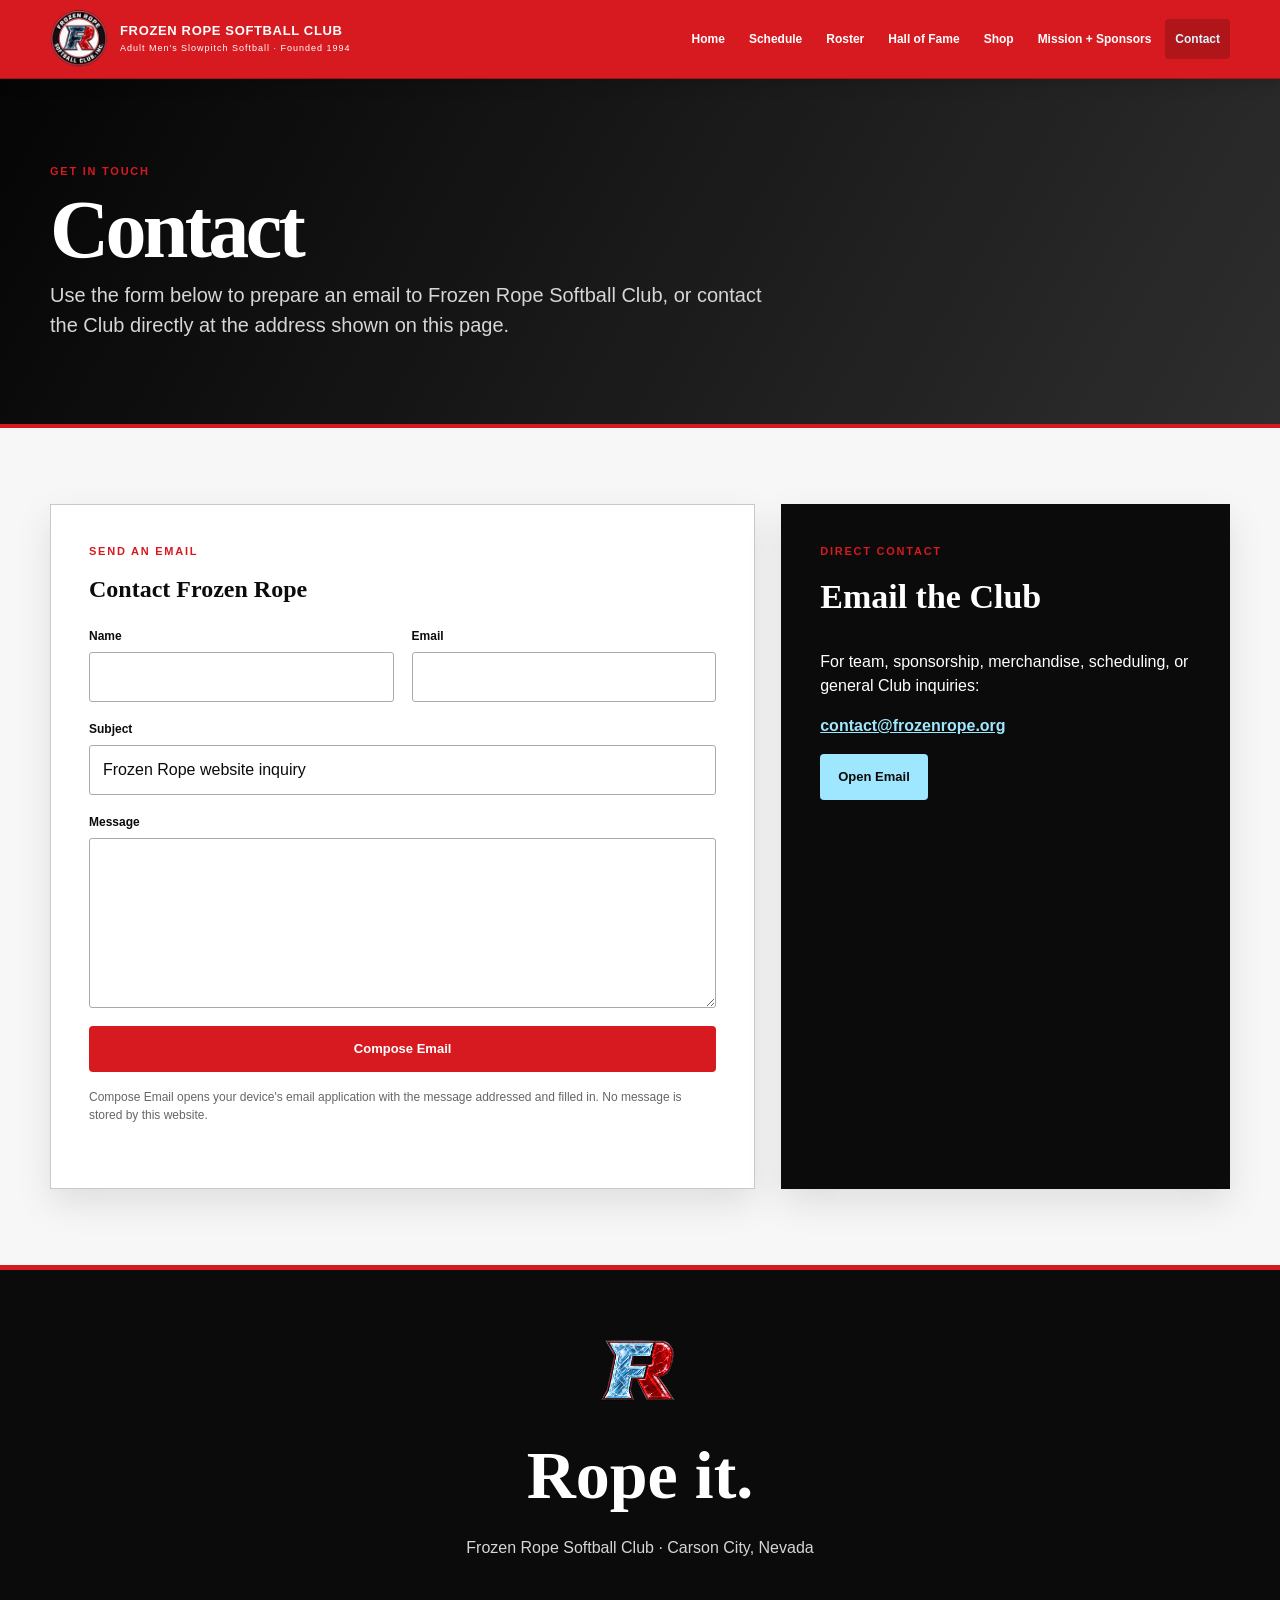
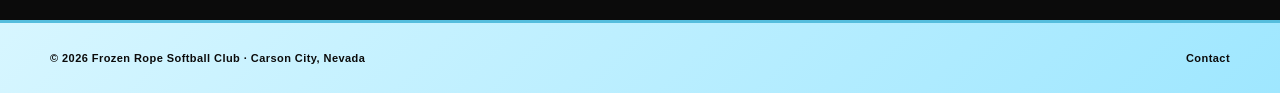
==== contact/index.html @ 91a14d7e "Add mobile home screen installation" ====
<!doctype html>
<html lang="en">
<head>
  <meta charset="utf-8" />
  <meta name="viewport" content="width=device-width, initial-scale=1" />
  <meta name="description" content="Contact the Frozen Rope Softball Club." />
  <meta name="theme-color" content="#d71920" />
  <title>Contact | Frozen Rope Softball Club</title>
  <link rel="icon" type="image/png" href="/frsci-logo-header.png" />
  <link rel="apple-touch-icon" sizes="180x180" href="/icons/apple-touch-icon.png?v=20260828a" />
  <link rel="manifest" href="/site.webmanifest?v=20260828a" />
  <meta name="apple-mobile-web-app-capable" content="yes" />
  <meta name="apple-mobile-web-app-status-bar-style" content="black" />
  <meta name="apple-mobile-web-app-title" content="Frozen Rope" />
  <link rel="stylesheet" href="/styles.css?v=20260828a" />
  <script src="/site.js?v=20260828a" defer></script>
</head>
<body>
  <header class="site-header">
    <div class="header-inner">
      <a class="brand" href="/" aria-label="Frozen Rope home"><span class="brand-mark"><img src="/frsci-logo-header.png" alt="" /></span><span class="brand-copy"><strong>FROZEN ROPE SOFTBALL CLUB</strong><small>Adult Men's Slowpitch Softball · Founded 1994</small></span></a>
      <button class="menu-toggle" type="button" aria-expanded="false" aria-controls="site-navigation">Menu</button>
      <nav class="site-nav" id="site-navigation" aria-label="Primary navigation"><a href="/">Home</a><a href="/schedule/">Schedule</a><a href="/roster/">Roster</a><a href="/hall-of-fame/">Hall of Fame</a><a href="/shop/">Shop</a><a href="/mission/">Mission + Sponsors</a><a href="/contact/" aria-current="page">Contact</a></nav>
    </div>
  </header>

  <main>
    <section class="page-hero"><div class="page-hero-inner"><p class="eyebrow">Get in Touch</p><h1>Contact</h1><p>Use the form below to prepare an email to Frozen Rope Softball Club, or contact the Club directly at the address shown on this page.</p></div></section>

    <section class="content-section">
      <div class="contact-grid">
        <form class="contact-form" data-contact-form aria-describedby="contact-form-note">
          <p class="eyebrow">Send an Email</p>
          <h2>Contact Frozen Rope</h2>
          <div class="form-grid">
            <div class="form-field"><label for="name">Name</label><input id="name" name="name" type="text" autocomplete="name" required /></div>
            <div class="form-field"><label for="email">Email</label><input id="email" name="email" type="email" autocomplete="email" required /></div>
            <div class="form-field full"><label for="subject">Subject</label><input id="subject" name="subject" type="text" value="Frozen Rope website inquiry" required /></div>
            <div class="form-field full"><label for="message">Message</label><textarea id="message" name="message" required></textarea></div>
            <div class="form-field full"><button class="button" type="submit">Compose Email</button></div>
          </div>
          <p class="form-note" id="contact-form-note">Compose Email opens your device's email application with the message addressed and filled in. No message is stored by this website.</p>
          <p class="form-status" data-contact-status role="status" aria-live="polite"></p>
        </form>

        <aside class="contact-card">
          <p class="eyebrow">Direct Contact</p>
          <h2>Email the Club</h2>
          <p>For team, sponsorship, merchandise, scheduling, or general Club inquiries:</p>
          <p><a href="mailto:contact@frozenrope.org">contact@frozenrope.org</a></p>
          <div class="button-row"><a class="button-secondary" href="mailto:contact@frozenrope.org">Open Email</a></div>
        </aside>
      </div>
    </section>

    <section class="site-cta"><img src="/frozenrope.logoalt.png" alt="Frozen Rope FR" loading="lazy" /><h2>Rope it.</h2><p>Frozen Rope Softball Club · Carson City, Nevada</p></section>
  </main>

  <footer class="site-footer"><div class="footer-inner"><span>© <span data-current-year>2026</span> Frozen Rope Softball Club · Carson City, Nevada</span><span class="footer-links"><a href="/contact/">Contact</a></span></div></footer>
</body>
</html>
---- styles.css ----
:root {
  --ice-black: #0b0b0b;
  --ice-red: #d71920;
  --ice-white: #f7fbff;
  --black: var(--ice-black);
  --red: var(--ice-red);
  --dark-red: #a90f15;
  --gray: #666;
  --dark-gray: #303030;
  --light-gray: #d6d6d6;
  --soft-gray: #ececec;
  --white: #fff;
  --off-white: #f7f7f7;
  --ice-blue: #9fe7ff;
  --ice-blue-light: #d7f6ff;
  --ice-blue-dark: #55bddd;
  --line: #c9c9c9;
  --shadow: 0 14px 34px rgba(0,0,0,.10);
  --content: 1180px;
}

* { box-sizing: border-box; }
html { scroll-behavior: smooth; }
body {
  margin: 0;
  min-height: 100vh;
  color: var(--black);
  background: var(--off-white);
  font-family: Arial, Helvetica, sans-serif;
  line-height: 1.5;
}
img { max-width: 100%; }
a { color: inherit; }
button, input, textarea { font: inherit; }
h1, h2, h3, p { margin-top: 0; }
h1, h2, h3 { font-family: Georgia, "Times New Roman", serif; }
:focus-visible { outline: 3px solid var(--ice-blue); outline-offset: 4px; }
.visually-hidden {
  position: absolute !important;
  width: 1px; height: 1px;
  padding: 0; margin: -1px;
  overflow: hidden; clip: rect(0,0,0,0);
  white-space: nowrap; border: 0;
}

/* Shared sticky header */
.site-header {
  position: sticky;
  top: 0;
  z-index: 1000;
  background: var(--ice-red);
  border-bottom: 1px solid var(--dark-red);
  box-shadow: 0 2px 16px rgba(0,0,0,.18);
}
.header-inner {
  width: min(var(--content), calc(100% - 36px));
  min-height: 78px;
  margin: 0 auto;
  display: flex;
  align-items: center;
  justify-content: space-between;
  gap: 24px;
}
.brand {
  display: flex;
  align-items: center;
  gap: 12px;
  min-width: 245px;
  color: var(--white);
  text-decoration: none;
}
.brand-mark {
  width: 58px;
  height: 58px;
  flex: 0 0 58px;
  display: grid;
  place-items: center;
}
.brand-mark img { width: 100%; height: 100%; object-fit: contain; display: block; }
.brand-copy strong, .brand-copy small { display: block; }
.brand-copy strong { font-size: 13px; letter-spacing: .05em; line-height: 1.2; }
.brand-copy small { margin-top: 3px; font-size: 9px; letter-spacing: .11em; }
.site-nav { display: flex; align-items: center; gap: 4px; }
.site-nav a {
  color: var(--white);
  padding: 11px 10px;
  border-radius: 4px;
  font-size: 12px;
  font-weight: 800;
  text-decoration: none;
  white-space: nowrap;
}
.site-nav a:hover, .site-nav a[aria-current="page"] { background: rgba(0,0,0,.18); color: var(--ice-blue-light); }
.menu-toggle {
  display: none;
  color: var(--white);
  background: transparent;
  border: 1px solid rgba(255,255,255,.55);
  border-radius: 4px;
  padding: 9px 12px;
  font-weight: 800;
  cursor: pointer;
}

/* Shared page framing */
.page-hero {
  color: var(--white);
  background: linear-gradient(120deg, rgba(0,0,0,.98), rgba(24,24,24,.9));
  border-bottom: 4px solid var(--red);
}
.page-hero-inner {
  width: min(var(--content), calc(100% - 48px));
  margin: 0 auto;
  padding: clamp(48px, 7vw, 84px) 0;
}
.page-hero h1 { margin: 0 0 12px; font-size: clamp(46px, 7vw, 82px); letter-spacing: -.045em; line-height: .95; }
.hero-title-ice-white { color: var(--ice-white); }
.page-hero p:last-child { max-width: 720px; margin-bottom: 0; color: var(--light-gray); font-size: clamp(16px, 2vw, 20px); }
.eyebrow {
  margin: 0 0 11px;
  color: var(--red);
  font-size: 11px;
  font-weight: 900;
  letter-spacing: .16em;
  text-transform: uppercase;
}
.content-section {
  width: min(var(--content), calc(100% - 48px));
  margin: 0 auto;
  padding: clamp(48px, 6vw, 76px) 0;
}
.section-heading {
  display: flex;
  align-items: end;
  justify-content: space-between;
  gap: 24px;
  margin-bottom: 30px;
}
.section-heading h2 { margin: 0; font-size: clamp(36px, 5vw, 58px); letter-spacing: -.04em; line-height: 1; }
.section-heading > p { margin-bottom: 0; color: var(--gray); }
.button-row { display: flex; flex-wrap: wrap; gap: 10px; }
.button, .button-secondary {
  display: inline-flex;
  align-items: center;
  justify-content: center;
  gap: 8px;
  min-height: 46px;
  padding: 12px 18px;
  border: 0;
  border-radius: 4px;
  text-decoration: none;
  font-size: 13px;
  font-weight: 900;
  cursor: pointer;
}
.button { color: var(--white); background: var(--red); }
.button:hover { background: var(--dark-red); }
.button-secondary { color: var(--black); background: var(--ice-blue); }
.button-secondary:hover { background: var(--ice-blue-dark); }

/* Home */
.home-hero {
  color: var(--white);
  background: linear-gradient(120deg, rgba(0,0,0,.98), rgba(23,23,23,.88));
  border-bottom: 4px solid var(--red);
}
.home-hero-inner {
  width: min(var(--content), calc(100% - 48px));
  margin: 0 auto;
  display: grid;
  grid-template-columns: minmax(0, 1fr) minmax(300px, .8fr) minmax(0, 1fr);
  grid-template-areas:
    "intro game ."
    "primary game companion"
    "actions game .";
  align-items: center;
  column-gap: clamp(24px, 3vw, 44px);
  row-gap: 22px;
  padding: clamp(50px, 7vw, 88px) 0;
}
.home-intro { display: contents; }
.home-intro-copy { grid-area: intro; align-self: end; max-width: 680px; }
.home-intro .intro { margin-bottom: 0; color: var(--light-gray); font-size: clamp(17px, 2vw, 22px); font-weight: 700; }
.hero-logo { grid-area: primary; justify-self: center; display: block; width: min(360px, 100%); margin: 0; }
.home-intro .button-row { grid-area: actions; align-self: start; }
.home-companion-logo { grid-area: companion; display: grid; place-items: center; }
.home-companion-logo img { display: block; width: min(360px, 100%); }
.next-game {
  grid-area: game;
  width: 100%;
  max-width: 380px;
  justify-self: center;
  padding: clamp(26px, 3vw, 38px);
  border: 2px solid var(--red);
  background: linear-gradient(145deg, rgba(255,255,255,.10), rgba(255,255,255,.03));
  box-shadow: 0 22px 45px rgba(0,0,0,.3);
}
.next-game .game-date { margin-bottom: 8px; color: var(--ice-blue); font-size: 12px; font-weight: 900; letter-spacing: .08em; }
.next-game h2 { margin-bottom: 10px; color: var(--white); font-size: clamp(29px, 4vw, 40px); }
.next-game p { color: var(--light-gray); }
.next-game a { color: var(--ice-blue); font-weight: 900; text-decoration: none; }
.news-grid { display: grid; grid-template-columns: 1.35fr 1fr 1fr; gap: 16px; }
.news-card { min-height: 235px; padding: 26px; background: var(--white); border: 1px solid var(--line); box-shadow: 0 6px 20px rgba(0,0,0,.04); }
.news-card.featured { color: var(--white); background: var(--red); border-color: var(--red); }
.news-date { color: var(--gray); font-size: 10px; font-weight: 900; letter-spacing: .12em; }
.featured .news-date { color: rgba(255,255,255,.8); }
.news-card h3 { margin-bottom: 14px; font-size: 27px; line-height: 1.05; }
.news-card p:last-child { margin-bottom: 0; color: var(--gray); }
.news-card.featured p:last-child { color: var(--white); }

/* Schedule */
.schedule-list { display: grid; grid-template-columns: repeat(2, minmax(0,1fr)); gap: 16px; }
.game-card {
  display: grid;
  grid-template-columns: 74px minmax(0,1fr) auto;
  gap: 17px;
  align-items: center;
  min-height: 116px;
  padding: 18px;
  background: var(--white);
  border: 1px solid var(--line);
  box-shadow: 0 5px 16px rgba(0,0,0,.04);
}
.game-card:hover { border-color: var(--red); transform: translateY(-1px); }
.game-card time {
  width: 68px; height: 68px;
  display: flex; flex-direction: column; align-items: center; justify-content: center;
  color: var(--white); background: var(--black); border: 2px solid var(--red); border-radius: 6px; line-height: 1;
}
.game-card time span { color: var(--red); font-size: 10px; font-weight: 900; }
.game-card time strong { margin: 4px 0; font-size: 27px; }
.game-card time small { color: var(--light-gray); font-size: 9px; font-weight: 900; }
.status { margin: 0; color: var(--red); font-size: 10px; font-weight: 900; letter-spacing: .1em; }
.game-card h3 { margin: 4px 0; font-size: 21px; }
.game-card div p:last-child { margin-bottom: 0; color: var(--gray); font-size: 12px; }
.game-time { margin: 0; font-size: 13px; font-weight: 900; white-space: nowrap; }
.bye-game { background: #f0f0f0; }

/* Roster */
.roster-page main { background: var(--ice-blue-light); }
.roster-wrap { padding: 1px; background: var(--ice-blue-light); }
.roster-grid { display: grid; grid-template-columns: repeat(4, minmax(0,1fr)); gap: 1px; }
.player { min-height: 145px; display: flex; align-items: center; gap: 14px; padding: 19px; background: var(--ice-blue-light); }
.player-number { width: 76px; height: 62px; flex: 0 0 76px; display: grid; place-items: center; }
.player-number img { max-width: 76px; max-height: 60px; object-fit: contain; }
.player-name { margin: 0 0 4px; font-size: 20px; }
.player p { margin: 0; color: var(--dark-gray); font-size: 12px; font-weight: 800; }

/* Hall of Fame */
.hof-intro { display: grid; grid-template-columns: 1.2fr .8fr; gap: 28px; align-items: start; }
.hof-copy { padding: 30px; background: var(--white); border-left: 5px solid var(--red); box-shadow: var(--shadow); }
.hof-copy h2 { font-size: clamp(34px, 5vw, 52px); }
.hof-copy p:last-child { margin-bottom: 0; }
.hof-badge { min-height: 100%; display: grid; place-items: center; padding: 32px; color: var(--white); background: var(--black); border: 2px solid var(--red); text-align: center; }
.hof-badge img { width: 115px; margin-bottom: 14px; }
.honors-grid { display: grid; grid-template-columns: repeat(3,minmax(0,1fr)); gap: 18px; }
.honoree { min-height: 210px; display: flex; align-items: center; gap: 20px; padding: 24px; color: var(--white); background: linear-gradient(135deg,#111,#242424); border: 1px solid #444; }
.honoree-number { width: 115px; height: 105px; flex: 0 0 115px; display: grid; place-items: center; }
.honoree-number img { width: 100%; height: 100%; object-fit: contain; }
.honoree h3 { margin-bottom: 7px; color: var(--ice-blue); font-size: 24px; }
.honor-meta { margin-bottom: 0; color: var(--ice-blue-light); font-size: 12px; font-weight: 700; }

/* Shop + sponsors */
.placeholder-grid, .sponsor-grid { display: grid; grid-template-columns: repeat(3,minmax(0,1fr)); gap: 18px; }
.product-card, .sponsor-card { overflow: hidden; background: var(--white); border: 1px solid var(--line); box-shadow: 0 7px 20px rgba(0,0,0,.05); }
.product-image { aspect-ratio: 4/3; display: grid; place-items: center; padding: 28px; color: var(--white); background: linear-gradient(145deg,#111,#333); border-bottom: 4px solid var(--red); text-align: center; }
.product-image img { width: 92px; }
.product-image .under-construction-image { width: min(360px, 100%); max-height: 220px; object-fit: contain; }
.product-card-body { padding: 22px; }
.product-card h3, .sponsor-card h3 { font-size: 24px; }
.product-card p { color: var(--gray); }
.coming-soon { display: inline-block; padding: 5px 8px; color: var(--white); background: var(--red); font-size: 9px; font-weight: 900; letter-spacing: .1em; text-transform: uppercase; }
.mission-card { padding: clamp(28px,5vw,52px); background: var(--white); border-left: 6px solid var(--red); box-shadow: var(--shadow); }
.mission-card h2 { font-size: clamp(36px,5vw,56px); }
.mission-placeholder { color: var(--gray); font-size: clamp(17px,2vw,21px); line-height: 1.7; }
.sponsor-logo-placeholder { aspect-ratio: 2/1; display: grid; place-items: center; padding: 25px; color: var(--dark-gray); background: linear-gradient(135deg,var(--ice-blue-light),var(--ice-blue)); border-bottom: 1px solid var(--line); font-size: 22px; font-weight: 900; letter-spacing: .08em; text-align: center; }
.sponsor-card-body { padding: 20px; }
.sponsor-card-body p { margin-bottom: 0; color: var(--gray); }

/* Contact */
.contact-grid { display: grid; grid-template-columns: minmax(0,1.1fr) minmax(280px,.7fr); gap: 26px; }
.contact-form, .contact-card { padding: clamp(24px,4vw,38px); background: var(--white); border: 1px solid var(--line); box-shadow: var(--shadow); }
.form-grid { display: grid; grid-template-columns: 1fr 1fr; gap: 18px; }
.form-field { display: flex; flex-direction: column; gap: 7px; }
.form-field.full { grid-column: 1 / -1; }
.form-field label { font-size: 12px; font-weight: 900; }
.form-field input, .form-field textarea { width: 100%; padding: 12px 13px; color: var(--black); background: var(--white); border: 1px solid #aaa; border-radius: 3px; }
.form-field textarea { min-height: 170px; resize: vertical; }
.form-note { margin: 16px 0 0; color: var(--gray); font-size: 12px; }
.form-status { min-height: 1.5em; margin: 8px 0 0; color: var(--dark-gray); font-size: 12px; font-weight: 700; }
.contact-card { color: var(--white); background: var(--black); border-color: var(--black); }
.contact-card h2 { font-size: 34px; }
.contact-card a { color: var(--ice-blue); font-weight: 900; word-break: break-word; }
.contact-card .button-secondary,
.contact-card .button-secondary:hover { color: var(--black); }

/* Shared CTA + footer */
.site-cta { padding: 60px 24px; text-align: center; color: var(--white); background: var(--black); border-top: 5px solid var(--red); }
.site-cta img { display: block; width: 82px; height: 82px; margin: 0 auto 12px; object-fit: contain; }
.site-cta h2 { margin-bottom: 10px; font-size: clamp(40px,6vw,68px); }
.site-cta p { margin: 0 auto; max-width: 600px; color: var(--light-gray); }
.site-cta a { color: var(--ice-blue); font-weight: 900; }
.site-footer { color: var(--black); background: linear-gradient(135deg,var(--ice-blue-light),var(--ice-blue)); border-top: 3px solid var(--ice-blue-dark); }
.footer-inner { width: min(var(--content), calc(100% - 48px)); min-height: 70px; margin: 0 auto; display: flex; align-items: center; justify-content: space-between; gap: 20px; font-size: 11px; font-weight: 800; letter-spacing: .04em; }
.footer-links { display: flex; flex-wrap: wrap; gap: 16px; }
.footer-links a { text-decoration: none; }
.footer-links a:hover { text-decoration: underline; }
.install-link {
  display: inline-flex;
  align-items: center;
  gap: 7px;
  padding: 0;
  color: var(--black);
  background: transparent;
  border: 0;
  font-size: 11px;
  font-weight: 900;
  letter-spacing: .04em;
  cursor: pointer;
}
.install-link:hover span { text-decoration: underline; }
.install-link img { width: 26px; height: 26px; border-radius: 6px; box-shadow: 0 2px 6px rgba(0,0,0,.18); }
.install-dialog {
  width: min(420px, calc(100% - 32px));
  max-width: none;
  padding: 0;
  color: var(--black);
  background: var(--white);
  border: 0;
  border-radius: 10px;
  box-shadow: 0 24px 70px rgba(0,0,0,.35);
}
.install-dialog::backdrop { background: rgba(0,0,0,.72); backdrop-filter: blur(3px); }
.install-dialog-card { position: relative; padding: 30px; }
.install-dialog-icon { display: block; width: 76px; height: 76px; margin: 0 0 18px; border-radius: 17px; box-shadow: 0 8px 20px rgba(0,0,0,.22); }
.install-dialog h2 { margin-bottom: 18px; font-size: 30px; line-height: 1.05; }
.install-dialog-close {
  position: absolute;
  top: 14px;
  right: 14px;
  width: 36px;
  height: 36px;
  display: grid;
  place-items: center;
  padding: 0;
  color: var(--dark-gray);
  background: var(--soft-gray);
  border: 0;
  border-radius: 50%;
  font-size: 24px;
  line-height: 1;
  cursor: pointer;
}
.install-steps { margin: 0 0 18px; padding-left: 22px; }
.install-steps li { margin-bottom: 10px; padding-left: 4px; }
.install-dialog-note { margin-bottom: 20px; color: var(--gray); font-size: 12px; }

@media (max-width: 1040px) {
  .header-inner { width: min(var(--content), calc(100% - 28px)); }
  .brand-copy { display: none; }
  .brand { min-width: auto; }
  .news-grid { grid-template-columns: 1fr 1fr; }
  .news-card.featured { grid-column: 1 / -1; }
  .roster-grid { grid-template-columns: repeat(3,minmax(0,1fr)); }
  .honors-grid, .placeholder-grid, .sponsor-grid { grid-template-columns: repeat(2,minmax(0,1fr)); }
}

@media (max-width: 820px) {
  .header-inner { min-height: 70px; flex-wrap: wrap; padding: 7px 0; }
  .brand-mark { width: 52px; height: 52px; flex-basis: 52px; }
  .menu-toggle { display: inline-flex; }
  .site-nav { display: none; flex: 0 0 100%; width: 100%; padding: 6px 0 8px; border-top: 1px solid rgba(255,255,255,.25); }
  .site-nav.is-open { display: grid; grid-template-columns: repeat(2,minmax(0,1fr)); }
  .site-nav a { text-align: center; }
  .home-hero-inner {
    grid-template-columns: 1fr;
    grid-template-areas: "intro" "primary" "actions" "game" "companion";
    row-gap: 24px;
  }
  .hof-intro, .contact-grid { grid-template-columns: 1fr; }
  .schedule-list { grid-template-columns: 1fr; }
  .roster-grid { grid-template-columns: repeat(2,minmax(0,1fr)); }
  .honors-grid, .placeholder-grid, .sponsor-grid { grid-template-columns: 1fr 1fr; }
}

@media (max-width: 600px) {
  .page-hero-inner, .home-hero-inner, .content-section, .footer-inner { width: min(100% - 32px, var(--content)); }
  .section-heading { align-items: start; flex-direction: column; gap: 10px; }
  .news-grid, .honors-grid, .placeholder-grid, .sponsor-grid, .form-grid { grid-template-columns: 1fr; }
  .news-card.featured, .form-field.full { grid-column: auto; }
  .roster-grid { grid-template-columns: 1fr; }
  .player { min-height: 115px; }
  .game-card { grid-template-columns: 64px minmax(0,1fr); gap: 13px; padding: 14px; }
  .game-card time { width: 60px; height: 60px; }
  .game-time { grid-column: 2; }
  .honoree { min-height: 165px; padding: 18px; }
  .honoree-number { width: 92px; height: 84px; flex-basis: 92px; }
  .footer-inner { min-height: 100px; flex-direction: column; justify-content: center; text-align: center; }
  .footer-links { justify-content: center; }
}

@media (prefers-reduced-motion: reduce) {
  html { scroll-behavior: auto; }
  *, *::before, *::after { transition-duration: .01ms !important; animation-duration: .01ms !important; animation-iteration-count: 1 !important; }
}
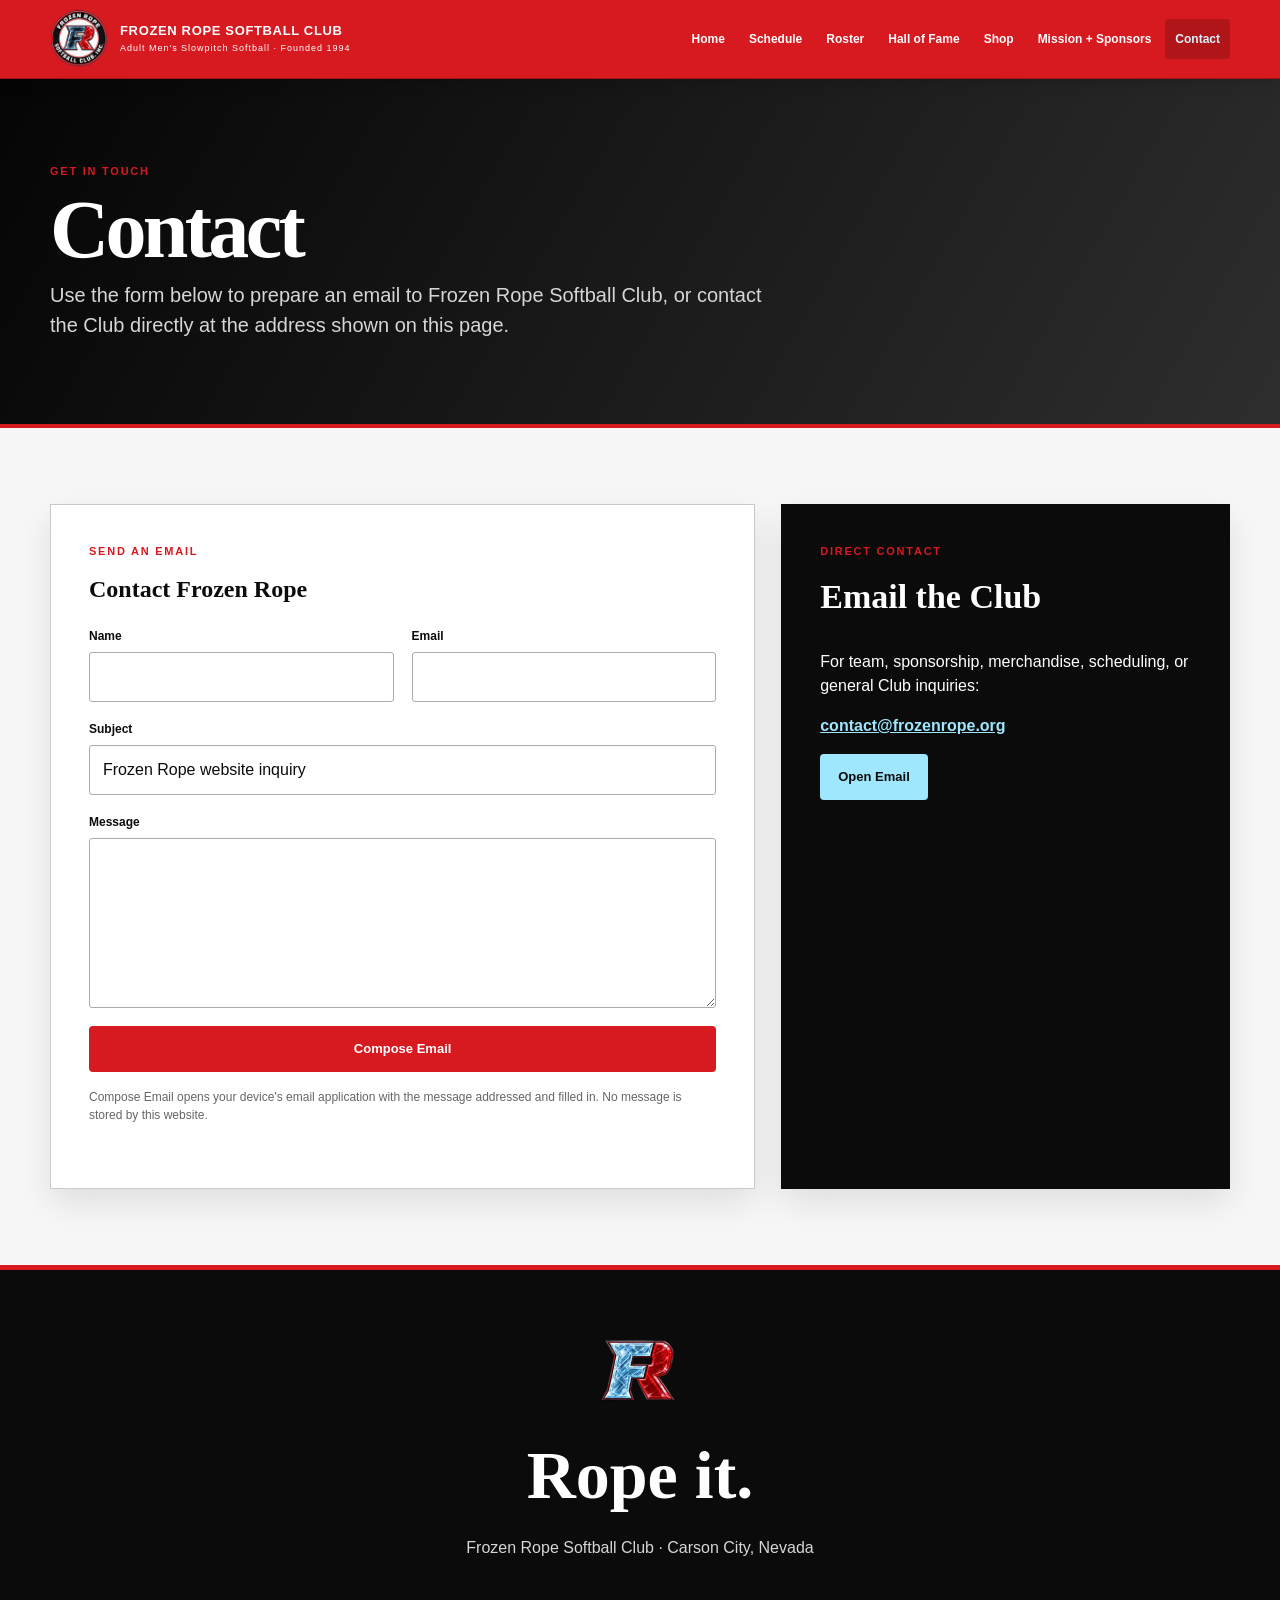
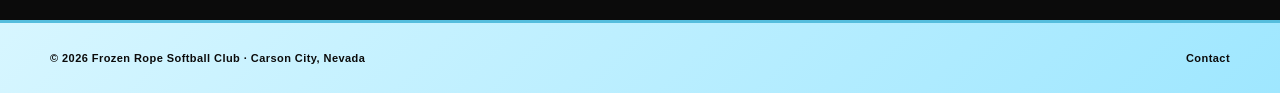
==== commit e0a661b0: "Optimize site assets and improve SEO accessibility" ====
--- a/contact/index.html
+++ b/contact/index.html
@@ -6,25 +6,43 @@
   <meta name="description" content="Contact the Frozen Rope Softball Club." />
   <meta name="theme-color" content="#d71920" />
   <title>Contact | Frozen Rope Softball Club</title>
+  <link rel="canonical" href="https://frozenrope.org/contact/" />
+  <link rel="sitemap" type="application/xml" href="/sitemap.xml" />
+  <meta property="og:title" content="Contact | Frozen Rope Softball Club" />
+  <meta property="og:description" content="Contact the Frozen Rope Softball Club." />
+  <meta property="og:type" content="website" />
+  <meta property="og:site_name" content="Frozen Rope Softball Club" />
+  <meta property="og:locale" content="en_US" />
+  <meta property="og:url" content="https://frozenrope.org/contact/" />
+  <meta property="og:image" content="https://frozenrope.org/assets/web/frozen-rope-social.jpg" />
+  <meta property="og:image:width" content="1200" />
+  <meta property="og:image:height" content="630" />
+  <meta property="og:image:alt" content="Frozen Rope Softball Club" />
+  <meta name="twitter:card" content="summary_large_image" />
+  <meta name="twitter:title" content="Contact | Frozen Rope Softball Club" />
+  <meta name="twitter:description" content="Contact the Frozen Rope Softball Club." />
+  <meta name="twitter:image" content="https://frozenrope.org/assets/web/frozen-rope-social.jpg" />
+  <meta name="twitter:image:alt" content="Frozen Rope Softball Club" />
   <link rel="icon" type="image/png" href="/frsci-logo-header.png" />
   <link rel="apple-touch-icon" sizes="180x180" href="/icons/apple-touch-icon.png?v=20260828a" />
   <link rel="manifest" href="/site.webmanifest?v=20260828a" />
   <meta name="apple-mobile-web-app-capable" content="yes" />
   <meta name="apple-mobile-web-app-status-bar-style" content="black" />
   <meta name="apple-mobile-web-app-title" content="Frozen Rope" />
-  <link rel="stylesheet" href="/styles.css?v=20260828a" />
-  <script src="/site.js?v=20260828a" defer></script>
+  <link rel="stylesheet" href="/styles.css?v=20260828b" />
+  <script src="/site.js?v=20260828b" defer></script>
 </head>
 <body>
+  <a class="skip-link" href="#main-content">Skip to main content</a>
   <header class="site-header">
     <div class="header-inner">
-      <a class="brand" href="/" aria-label="Frozen Rope home"><span class="brand-mark"><img src="/frsci-logo-header.png" alt="" /></span><span class="brand-copy"><strong>FROZEN ROPE SOFTBALL CLUB</strong><small>Adult Men's Slowpitch Softball · Founded 1994</small></span></a>
+      <a class="brand" href="/" aria-label="Frozen Rope home"><span class="brand-mark"><img src="/frsci-logo-header.png" alt="" width="128" height="128" /></span><span class="brand-copy"><strong>FROZEN ROPE SOFTBALL CLUB</strong><small>Adult Men's Slowpitch Softball · Founded 1994</small></span></a>
       <button class="menu-toggle" type="button" aria-expanded="false" aria-controls="site-navigation">Menu</button>
       <nav class="site-nav" id="site-navigation" aria-label="Primary navigation"><a href="/">Home</a><a href="/schedule/">Schedule</a><a href="/roster/">Roster</a><a href="/hall-of-fame/">Hall of Fame</a><a href="/shop/">Shop</a><a href="/mission/">Mission + Sponsors</a><a href="/contact/" aria-current="page">Contact</a></nav>
     </div>
   </header>
 
-  <main>
+  <main id="main-content">
     <section class="page-hero"><div class="page-hero-inner"><p class="eyebrow">Get in Touch</p><h1>Contact</h1><p>Use the form below to prepare an email to Frozen Rope Softball Club, or contact the Club directly at the address shown on this page.</p></div></section>
 
     <section class="content-section">
@@ -53,7 +71,7 @@
       </div>
     </section>
 
-    <section class="site-cta"><img src="/frozenrope.logoalt.png" alt="Frozen Rope FR" loading="lazy" /><h2>Rope it.</h2><p>Frozen Rope Softball Club · Carson City, Nevada</p></section>
+    <section class="site-cta"><img src="/assets/web/fr-mark.webp" alt="" width="164" height="164" loading="lazy" /><h2>Rope it.</h2><p>Frozen Rope Softball Club · Carson City, Nevada</p></section>
   </main>
 
   <footer class="site-footer"><div class="footer-inner"><span>© <span data-current-year>2026</span> Frozen Rope Softball Club · Carson City, Nevada</span><span class="footer-links"><a href="/contact/">Contact</a></span></div></footer>
--- a/styles.css
+++ b/styles.css
@@ -35,6 +35,21 @@
 h1, h2, h3, p { margin-top: 0; }
 h1, h2, h3 { font-family: Georgia, "Times New Roman", serif; }
 :focus-visible { outline: 3px solid var(--ice-blue); outline-offset: 4px; }
+.skip-link {
+  position: fixed;
+  top: 12px;
+  left: 12px;
+  z-index: 2000;
+  padding: 11px 16px;
+  color: var(--black);
+  background: var(--ice-blue);
+  border: 2px solid var(--black);
+  border-radius: 4px;
+  font-weight: 900;
+  text-decoration: none;
+  transform: translateY(-150%);
+}
+.skip-link:focus { transform: translateY(0); }
 .visually-hidden {
   position: absolute !important;
   width: 1px; height: 1px;
@@ -183,8 +198,16 @@
 .home-intro .intro { margin-bottom: 0; color: var(--light-gray); font-size: clamp(17px, 2vw, 22px); font-weight: 700; }
 .hero-logo { grid-area: primary; justify-self: center; display: block; width: min(360px, 100%); margin: 0; }
 .home-intro .button-row { grid-area: actions; align-self: start; }
-.home-companion-logo { grid-area: companion; display: grid; place-items: center; }
-.home-companion-logo img { display: block; width: min(360px, 100%); }
+.home-companion-logo { display: none; }
+@media (min-width: 821px) {
+  .home-companion-logo {
+    grid-area: companion;
+    display: block;
+    width: min(360px, 100%);
+    aspect-ratio: 719 / 310;
+    background: url('/assets/web/frozenrope-companion.webp') center / contain no-repeat;
+  }
+}
 .next-game {
   grid-area: game;
   width: 100%;
@@ -241,8 +264,8 @@
 .roster-wrap { padding: 1px; background: var(--ice-blue-light); }
 .roster-grid { display: grid; grid-template-columns: repeat(4, minmax(0,1fr)); gap: 1px; }
 .player { min-height: 145px; display: flex; align-items: center; gap: 14px; padding: 19px; background: var(--ice-blue-light); }
-.player-number { width: 76px; height: 62px; flex: 0 0 76px; display: grid; place-items: center; }
-.player-number img { max-width: 76px; max-height: 60px; object-fit: contain; }
+.player-number { width: 84px; height: 60px; flex: 0 0 84px; display: grid; place-items: center; }
+.player-number img { width: 84px; height: 60px; object-fit: contain; }
 .player-name { margin: 0 0 4px; font-size: 20px; }
 .player p { margin: 0; color: var(--dark-gray); font-size: 12px; font-weight: 800; }
 
@@ -355,6 +378,14 @@
 .install-steps li { margin-bottom: 10px; padding-left: 4px; }
 .install-dialog-note { margin-bottom: 20px; color: var(--gray); font-size: 12px; }
 
+/* Custom 404 */
+.error-page { min-height: calc(100vh - 151px); display: grid; place-items: center; }
+.error-card { width: min(760px, calc(100% - 48px)); padding: clamp(40px, 7vw, 76px); color: var(--white); background: linear-gradient(135deg,#0b0b0b,#242424); border: 2px solid var(--red); box-shadow: var(--shadow); text-align: center; }
+.error-code { margin-bottom: 6px; color: var(--ice-blue); font-size: clamp(70px, 15vw, 150px); font-weight: 900; letter-spacing: -.06em; line-height: .9; }
+.error-card h1 { margin-bottom: 14px; font-size: clamp(38px, 7vw, 68px); }
+.error-card p { max-width: 560px; margin-right: auto; margin-left: auto; color: var(--light-gray); }
+.error-card .button-row { justify-content: center; }
+
 @media (max-width: 1040px) {
   .header-inner { width: min(var(--content), calc(100% - 28px)); }
   .brand-copy { display: none; }
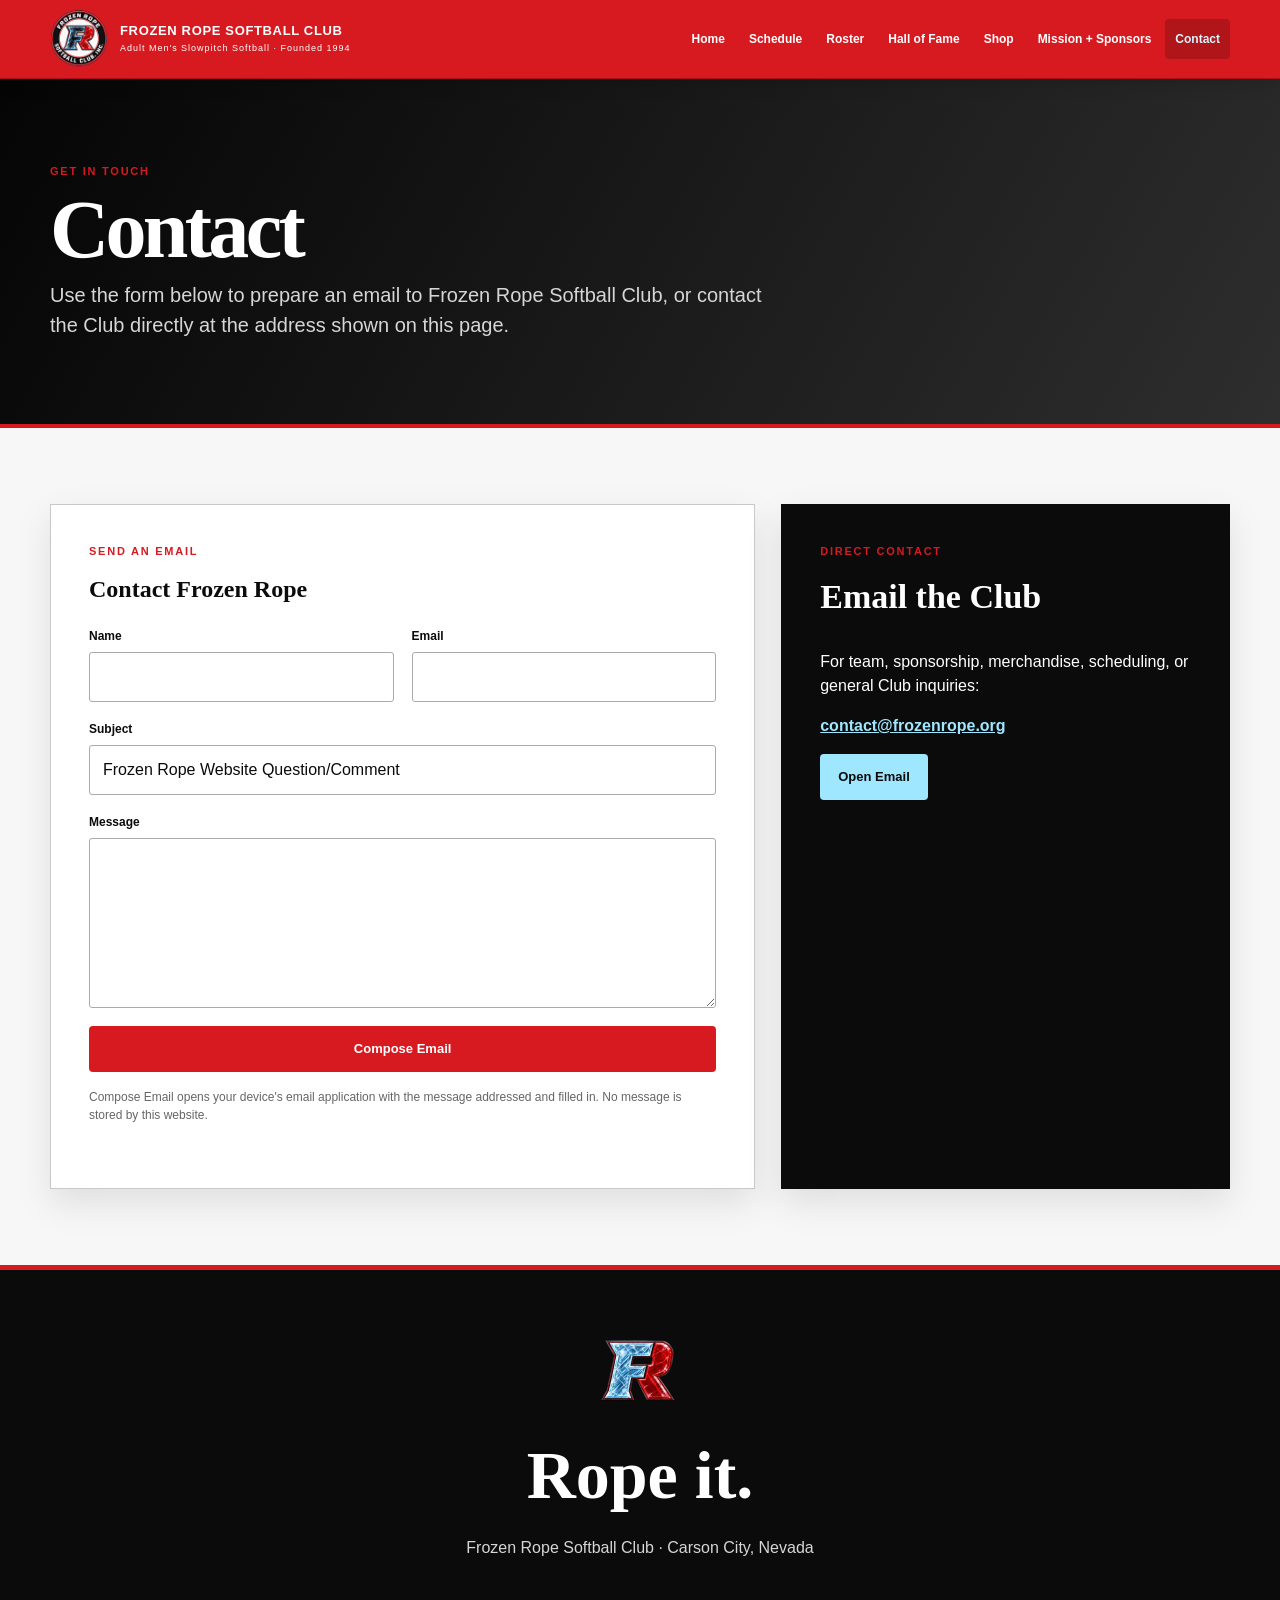
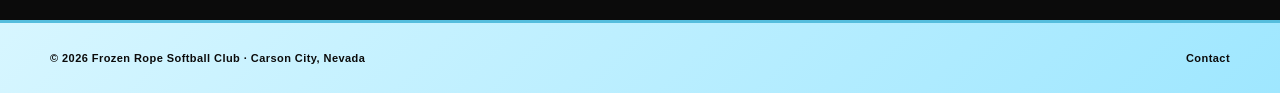
==== commit ed9861dd: "Update subject input value in contact form" ====
--- a/contact/index.html
+++ b/contact/index.html
@@ -14,14 +14,14 @@
   <meta property="og:site_name" content="Frozen Rope Softball Club" />
   <meta property="og:locale" content="en_US" />
   <meta property="og:url" content="https://frozenrope.org/contact/" />
-  <meta property="og:image" content="https://frozenrope.org/assets/web/frozen-rope-social.jpg" />
+  <meta property="og:image" content="https://frozenrope.org/assets/web/frozen-rope-social.jpg?v=20260828b" />
   <meta property="og:image:width" content="1200" />
   <meta property="og:image:height" content="630" />
   <meta property="og:image:alt" content="Frozen Rope Softball Club" />
   <meta name="twitter:card" content="summary_large_image" />
   <meta name="twitter:title" content="Contact | Frozen Rope Softball Club" />
   <meta name="twitter:description" content="Contact the Frozen Rope Softball Club." />
-  <meta name="twitter:image" content="https://frozenrope.org/assets/web/frozen-rope-social.jpg" />
+  <meta name="twitter:image" content="https://frozenrope.org/assets/web/frozen-rope-social.jpg?v=20260828b" />
   <meta name="twitter:image:alt" content="Frozen Rope Softball Club" />
   <link rel="icon" type="image/png" href="/frsci-logo-header.png" />
   <link rel="apple-touch-icon" sizes="180x180" href="/icons/apple-touch-icon.png?v=20260828a" />
@@ -29,7 +29,7 @@
   <meta name="apple-mobile-web-app-capable" content="yes" />
   <meta name="apple-mobile-web-app-status-bar-style" content="black" />
   <meta name="apple-mobile-web-app-title" content="Frozen Rope" />
-  <link rel="stylesheet" href="/styles.css?v=20260828b" />
+  <link rel="stylesheet" href="/styles.css?v=20260828c" />
   <script src="/site.js?v=20260828b" defer></script>
 </head>
 <body>
@@ -53,7 +53,7 @@
           <div class="form-grid">
             <div class="form-field"><label for="name">Name</label><input id="name" name="name" type="text" autocomplete="name" required /></div>
             <div class="form-field"><label for="email">Email</label><input id="email" name="email" type="email" autocomplete="email" required /></div>
-            <div class="form-field full"><label for="subject">Subject</label><input id="subject" name="subject" type="text" value="Frozen Rope website inquiry" required /></div>
+            <div class="form-field full"><label for="subject">Subject</label><input id="subject" name="subject" type="text" value="Frozen Rope Website Question/Comment" required /></div>
             <div class="form-field full"><label for="message">Message</label><textarea id="message" name="message" required></textarea></div>
             <div class="form-field full"><button class="button" type="submit">Compose Email</button></div>
           </div>
--- a/styles.css
+++ b/styles.css
@@ -29,7 +29,7 @@
   font-family: Arial, Helvetica, sans-serif;
   line-height: 1.5;
 }
-img { max-width: 100%; }
+img { max-width: 100%; height: auto; }
 a { color: inherit; }
 button, input, textarea { font: inherit; }
 h1, h2, h3, p { margin-top: 0; }
@@ -183,11 +183,11 @@
   width: min(var(--content), calc(100% - 48px));
   margin: 0 auto;
   display: grid;
-  grid-template-columns: minmax(0, 1fr) minmax(300px, .8fr) minmax(0, 1fr);
+  grid-template-columns: minmax(0, 1fr) minmax(300px, .8fr);
   grid-template-areas:
-    "intro game ."
-    "primary game companion"
-    "actions game .";
+    "intro game"
+    "primary game"
+    "actions game";
   align-items: center;
   column-gap: clamp(24px, 3vw, 44px);
   row-gap: 22px;
@@ -196,18 +196,8 @@
 .home-intro { display: contents; }
 .home-intro-copy { grid-area: intro; align-self: end; max-width: 680px; }
 .home-intro .intro { margin-bottom: 0; color: var(--light-gray); font-size: clamp(17px, 2vw, 22px); font-weight: 700; }
-.hero-logo { grid-area: primary; justify-self: center; display: block; width: min(360px, 100%); margin: 0; }
+.hero-logo { grid-area: primary; justify-self: start; display: block; width: min(500px, 100%); height: auto; margin: 0; }
 .home-intro .button-row { grid-area: actions; align-self: start; }
-.home-companion-logo { display: none; }
-@media (min-width: 821px) {
-  .home-companion-logo {
-    grid-area: companion;
-    display: block;
-    width: min(360px, 100%);
-    aspect-ratio: 719 / 310;
-    background: url('/assets/web/frozenrope-companion.webp') center / contain no-repeat;
-  }
-}
 .next-game {
   grid-area: game;
   width: 100%;
@@ -405,7 +395,7 @@
   .site-nav a { text-align: center; }
   .home-hero-inner {
     grid-template-columns: 1fr;
-    grid-template-areas: "intro" "primary" "actions" "game" "companion";
+    grid-template-areas: "intro" "primary" "actions" "game";
     row-gap: 24px;
   }
   .hof-intro, .contact-grid { grid-template-columns: 1fr; }
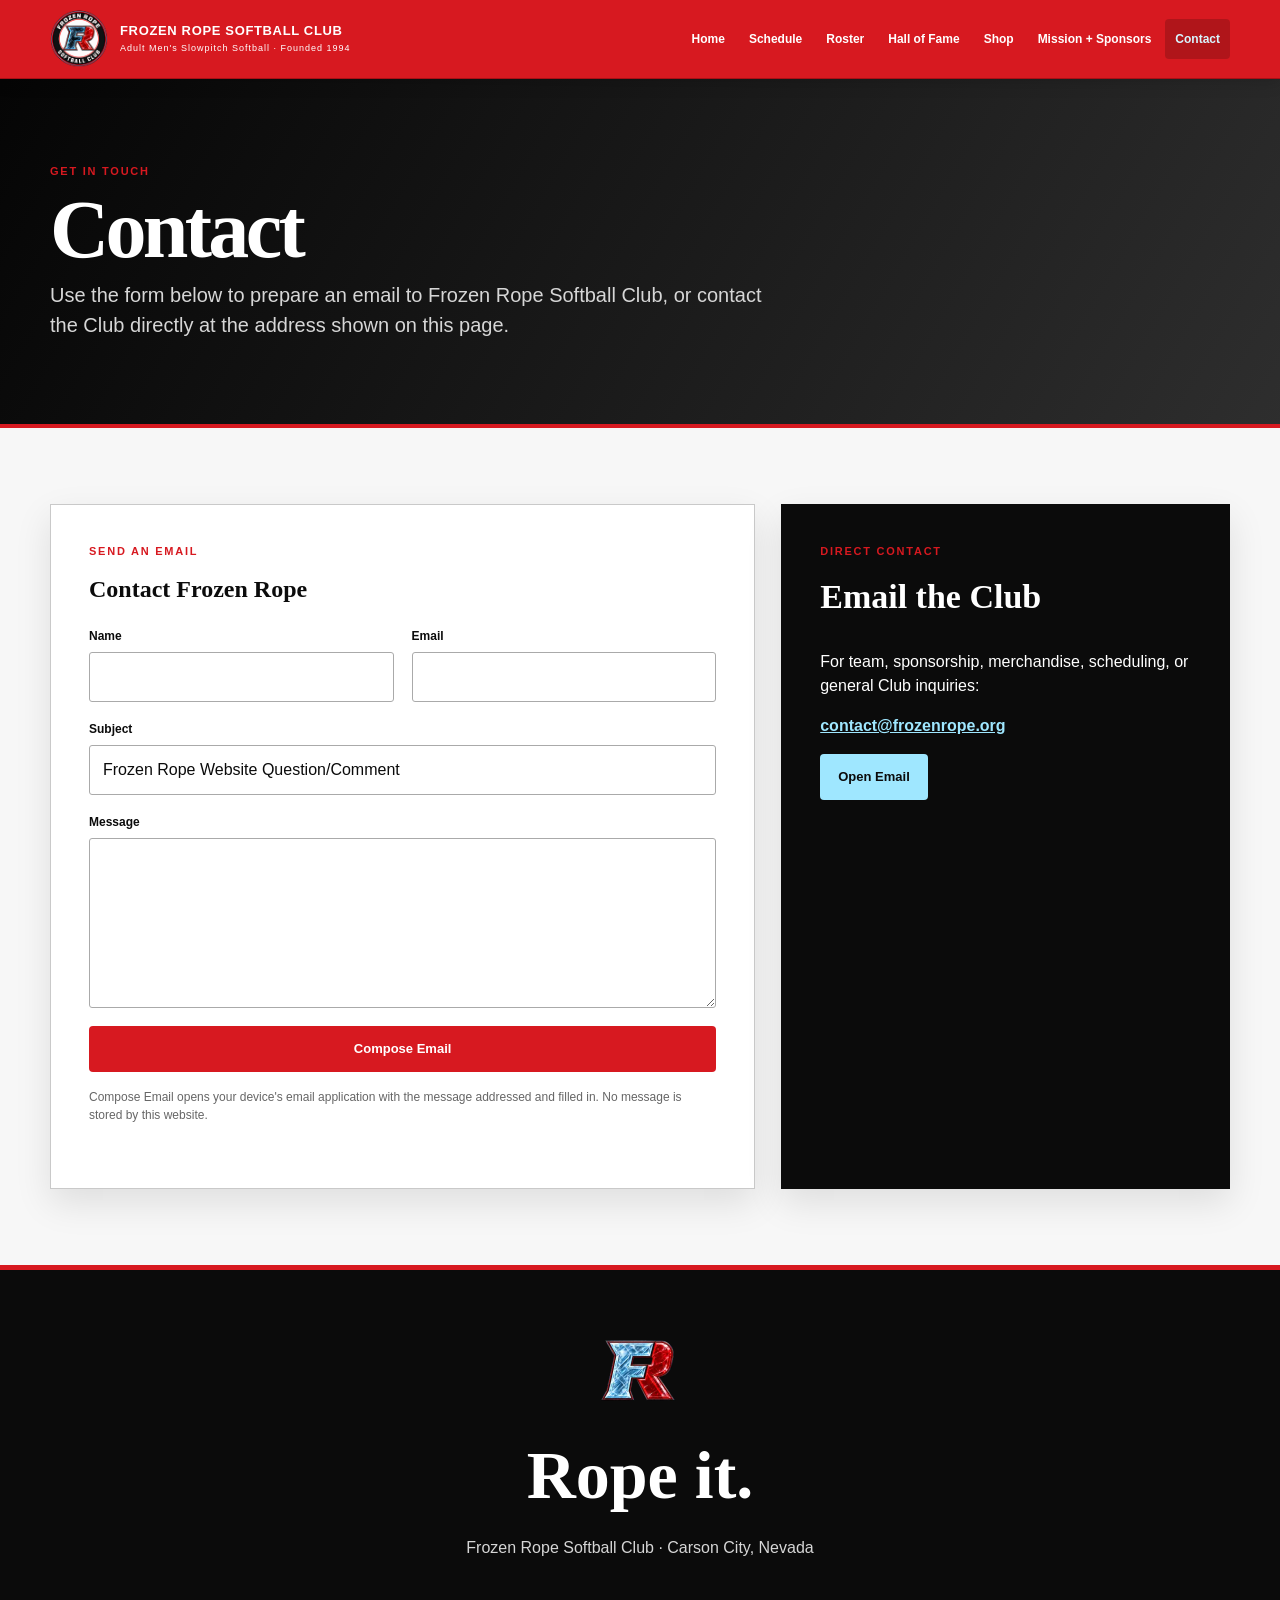
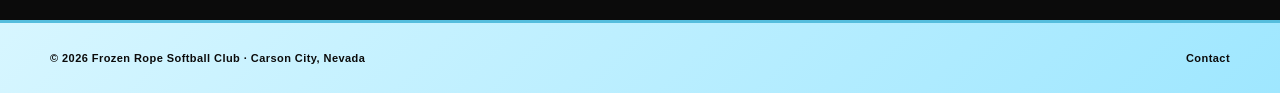
==== commit a0653674: "Update home screen shortcut icons" ====
--- a/contact/index.html
+++ b/contact/index.html
@@ -24,13 +24,13 @@
   <meta name="twitter:image" content="https://frozenrope.org/assets/web/frozen-rope-social.jpg?v=20260828b" />
   <meta name="twitter:image:alt" content="Frozen Rope Softball Club" />
   <link rel="icon" type="image/png" href="/frsci-logo-header.png" />
-  <link rel="apple-touch-icon" sizes="180x180" href="/icons/apple-touch-icon.png?v=20260828a" />
-  <link rel="manifest" href="/site.webmanifest?v=20260828a" />
+  <link rel="apple-touch-icon" sizes="180x180" href="/icons/apple-touch-icon.png?v=20260901a" />
+  <link rel="manifest" href="/site.webmanifest?v=20260901a" />
   <meta name="apple-mobile-web-app-capable" content="yes" />
   <meta name="apple-mobile-web-app-status-bar-style" content="black" />
   <meta name="apple-mobile-web-app-title" content="Frozen Rope" />
   <link rel="stylesheet" href="/styles.css?v=20260828c" />
-  <script src="/site.js?v=20260828b" defer></script>
+  <script src="/site.js?v=20260901a" defer></script>
 </head>
 <body>
   <a class="skip-link" href="#main-content">Skip to main content</a>
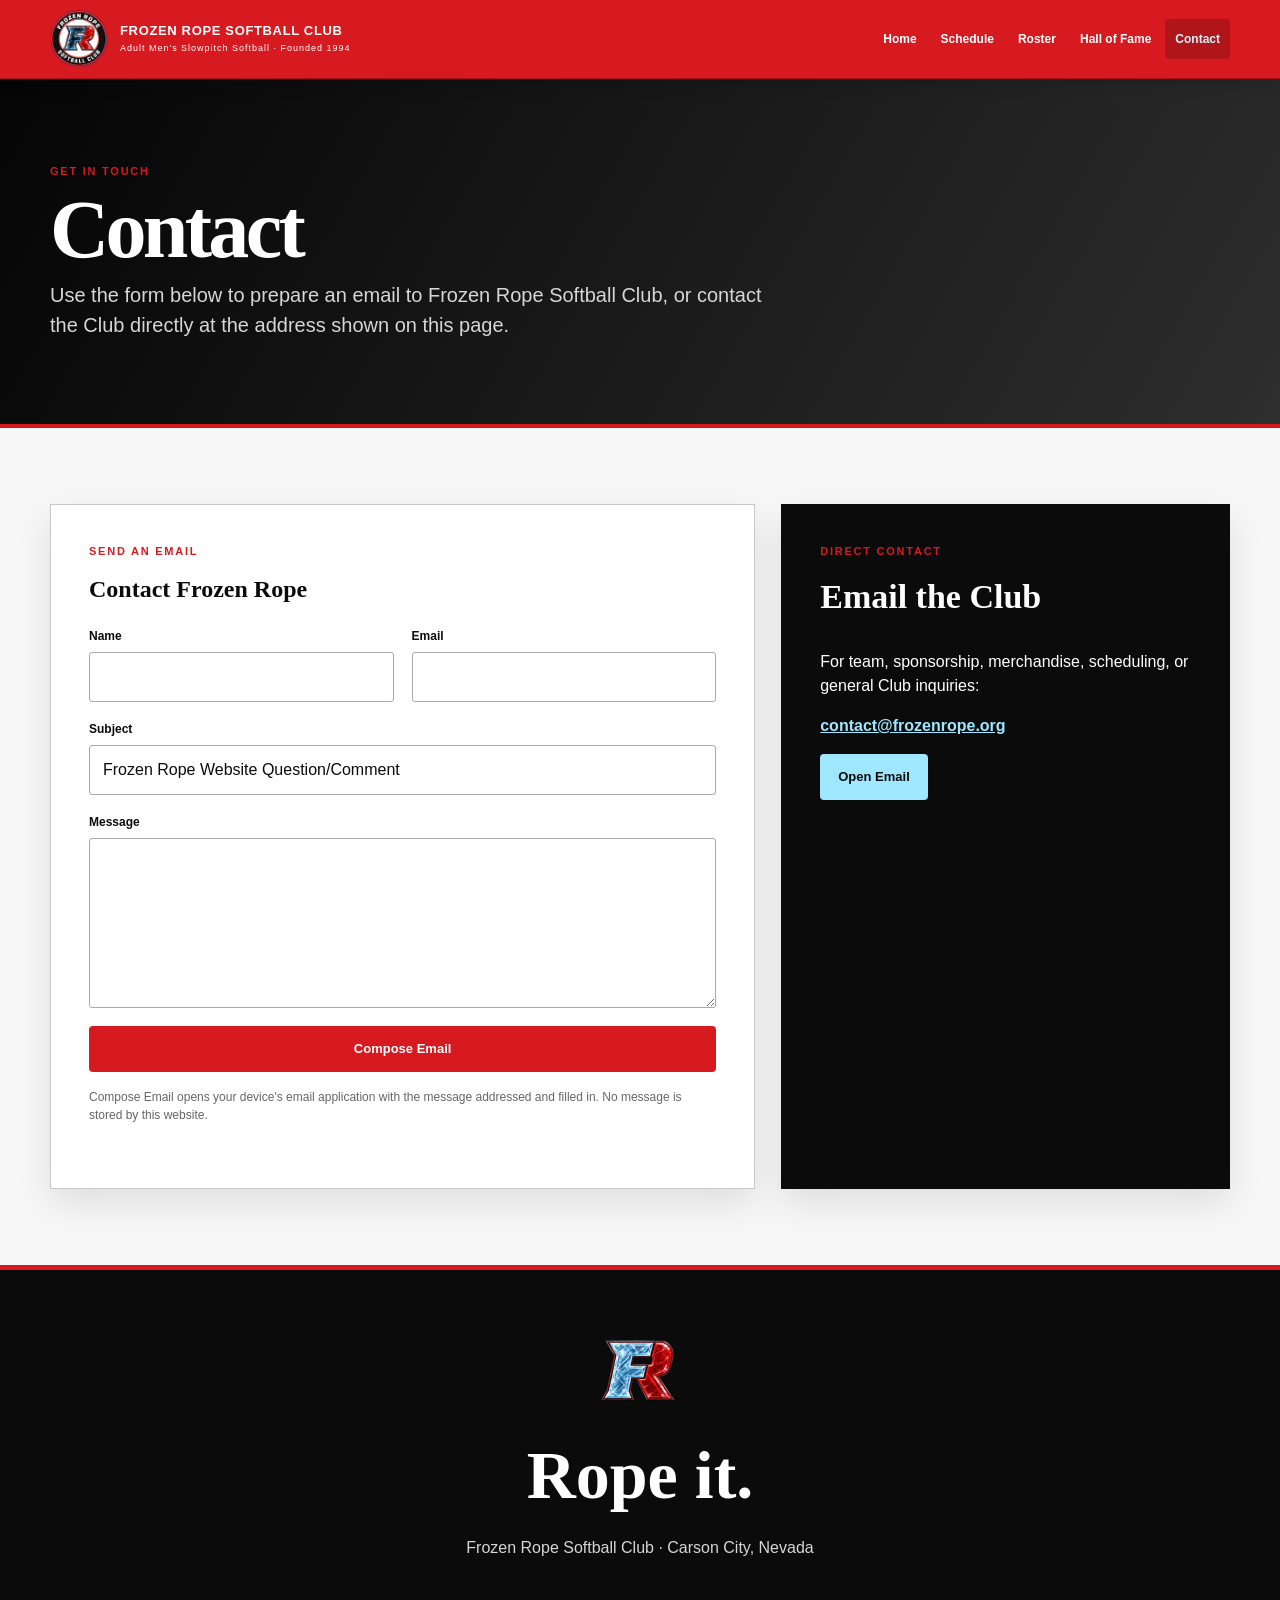
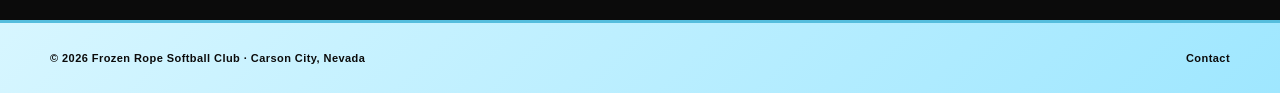
==== commit 39c58f73: "Temporarily disable Shop and Mission pages" ====
--- a/contact/index.html
+++ b/contact/index.html
@@ -38,7 +38,7 @@
     <div class="header-inner">
       <a class="brand" href="/" aria-label="Frozen Rope home"><span class="brand-mark"><img src="/frsci-logo-header.png" alt="" width="128" height="128" /></span><span class="brand-copy"><strong>FROZEN ROPE SOFTBALL CLUB</strong><small>Adult Men's Slowpitch Softball · Founded 1994</small></span></a>
       <button class="menu-toggle" type="button" aria-expanded="false" aria-controls="site-navigation">Menu</button>
-      <nav class="site-nav" id="site-navigation" aria-label="Primary navigation"><a href="/">Home</a><a href="/schedule/">Schedule</a><a href="/roster/">Roster</a><a href="/hall-of-fame/">Hall of Fame</a><a href="/shop/">Shop</a><a href="/mission/">Mission + Sponsors</a><a href="/contact/" aria-current="page">Contact</a></nav>
+      <nav class="site-nav" id="site-navigation" aria-label="Primary navigation"><a href="/">Home</a><a href="/schedule/">Schedule</a><a href="/roster/">Roster</a><a href="/hall-of-fame/">Hall of Fame</a><a href="/contact/" aria-current="page">Contact</a></nav>
     </div>
   </header>
 
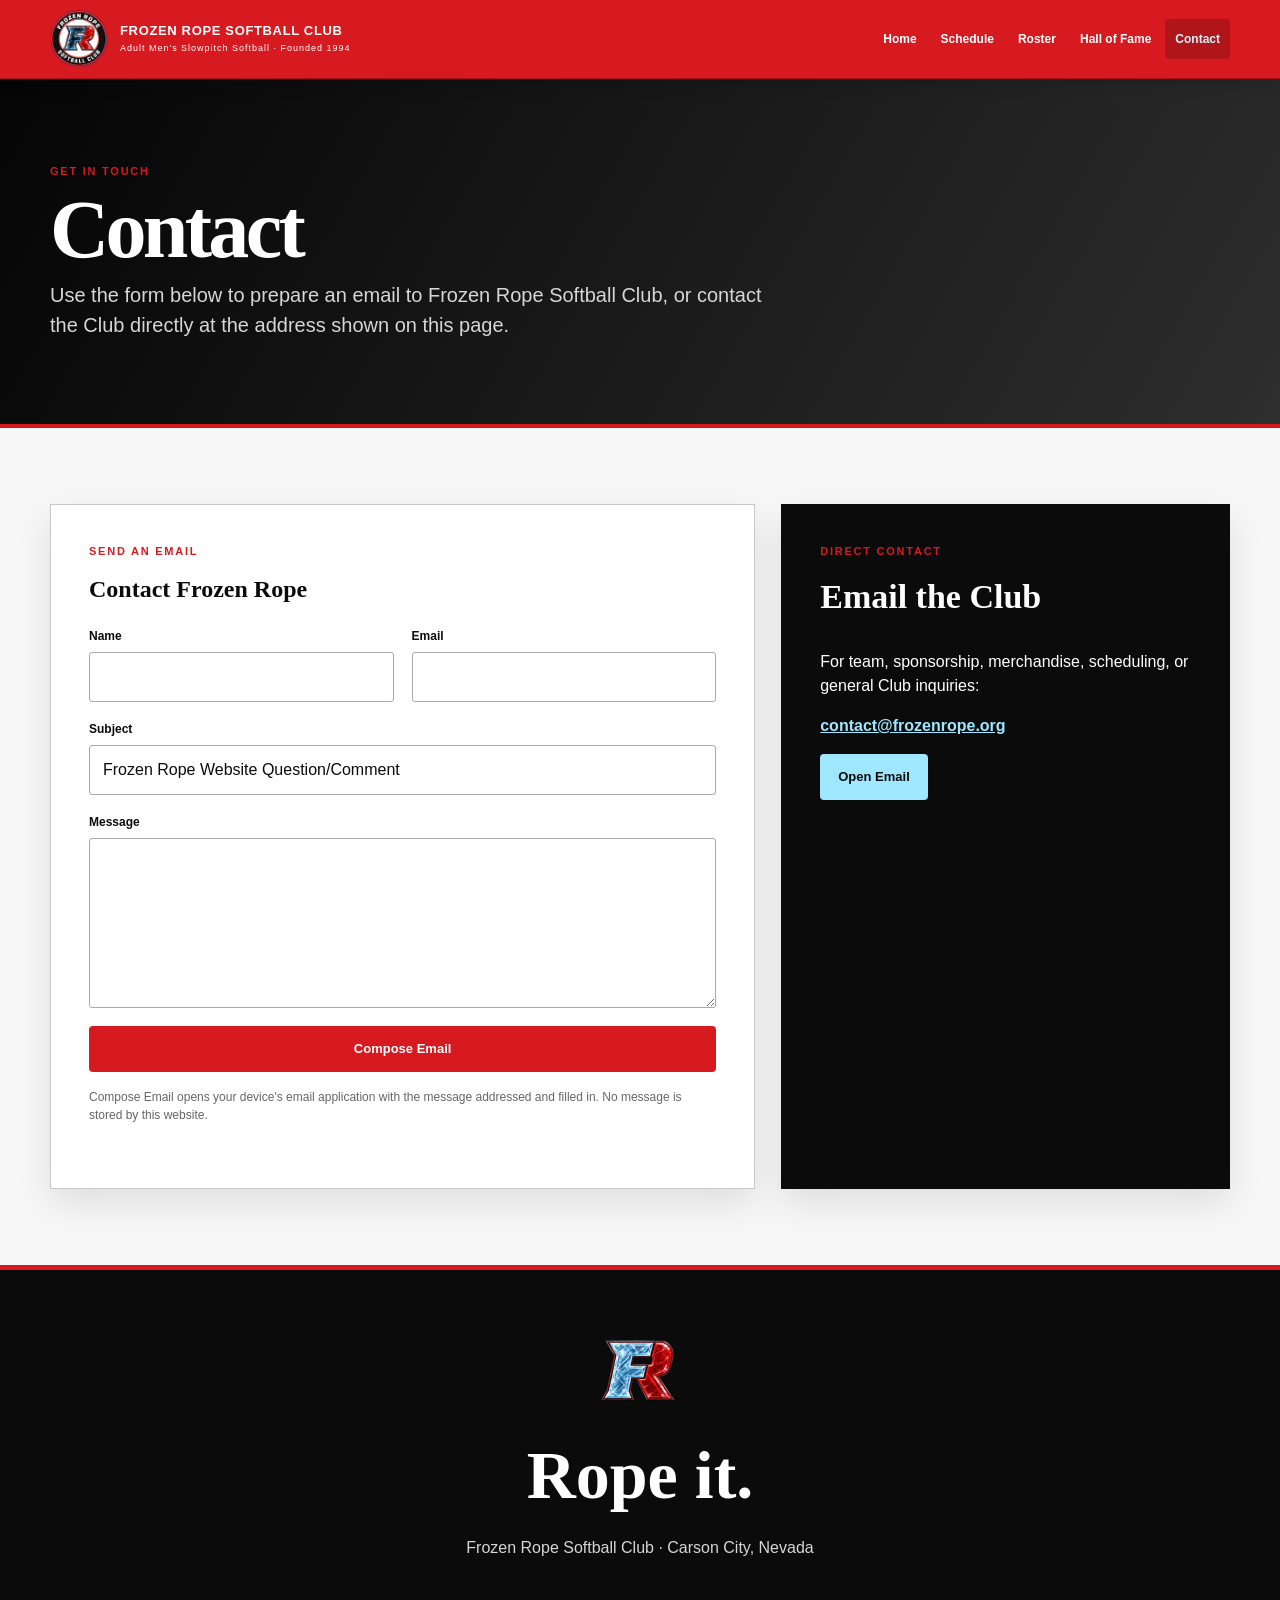
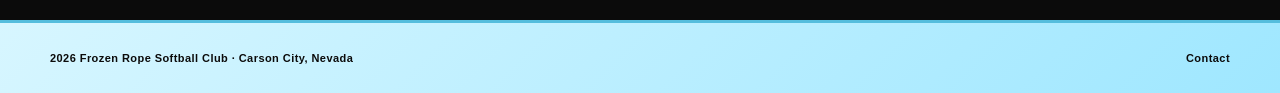
==== commit b11b4119: "Remove copyright symbol from site footers" ====
--- a/contact/index.html
+++ b/contact/index.html
@@ -74,6 +74,6 @@
     <section class="site-cta"><img src="/assets/web/fr-mark.webp" alt="" width="164" height="164" loading="lazy" /><h2>Rope it.</h2><p>Frozen Rope Softball Club · Carson City, Nevada</p></section>
   </main>
 
-  <footer class="site-footer"><div class="footer-inner"><span>© <span data-current-year>2026</span> Frozen Rope Softball Club · Carson City, Nevada</span><span class="footer-links"><a href="/contact/">Contact</a></span></div></footer>
+  <footer class="site-footer"><div class="footer-inner"><span><span data-current-year>2026</span> Frozen Rope Softball Club · Carson City, Nevada</span><span class="footer-links"><a href="/contact/">Contact</a></span></div></footer>
 </body>
 </html>
